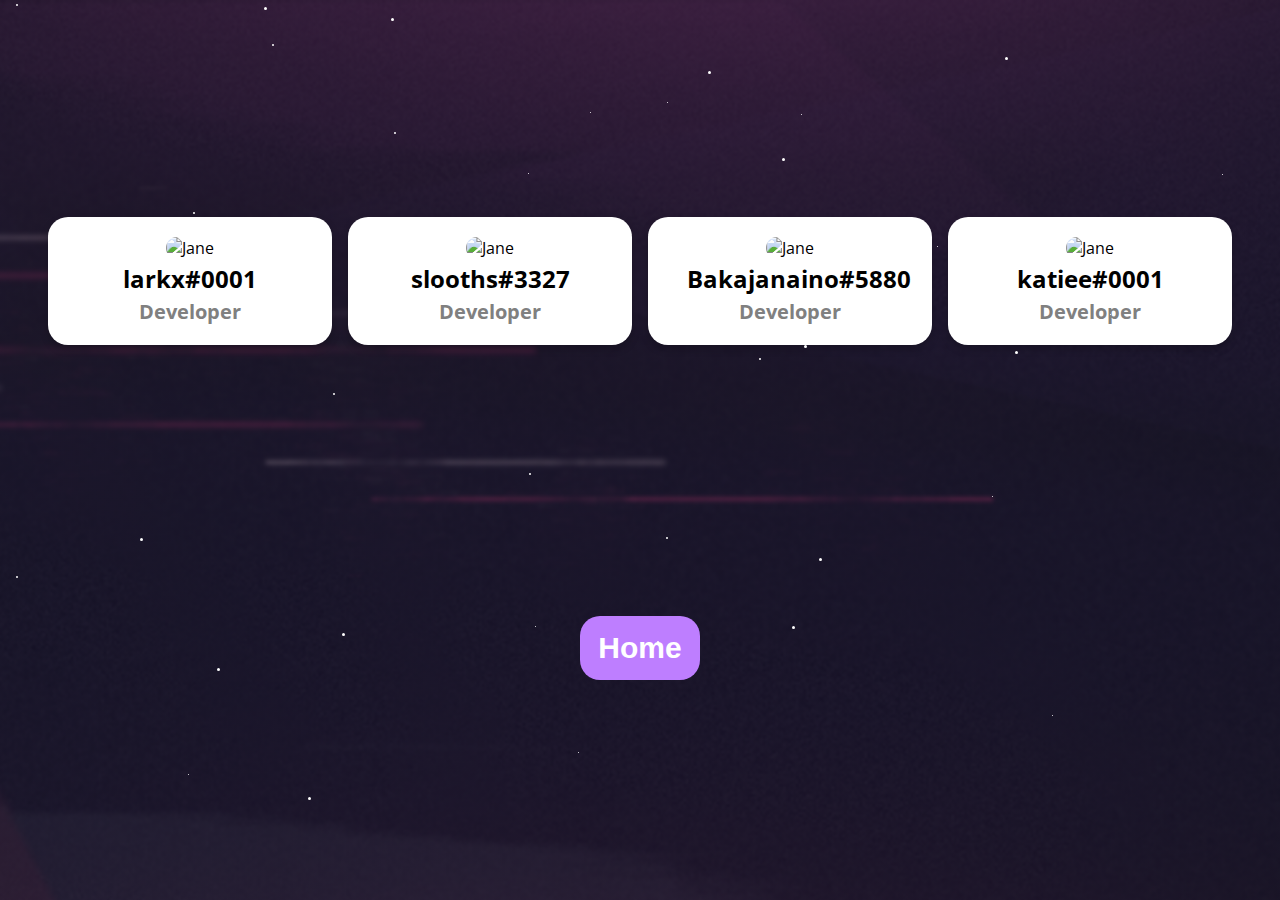
==== staff.html @ ca4e6e86 "New Website" ====
<!-- Proudly coded by Billy (https://bybilly.uk) -->
<!-- Version: 1.9 -->

<!DOCTYPE html>
<html>
<head>
	<!-- Info meta tags, important for social media + SEO -->
	<title>ArkiCraft</title>
	<meta name="description" content="MyServer is a new and awesome Minecraft server. You can join with the IP 'play.myserver.net'.">
	<meta property="og:title" content="MyServer - Official Website Portal">
	<meta property="og:site_name" content="MyServer">
	<meta property="og:description" content="MyServer is a new and awesome Minecraft server. You can join with the IP 'play.myserver.net'.">
	<meta property="og:image" content="https://bybilly.uk/portal/img/minecraft.jpg">
	<meta property="og:url" content="https://bybilly.uk/">
	<meta name="twitter:card" content="summary_large_image">


	<meta name="viewport" content="width=device-width, initial-scale=1.0">
	<meta charset="utf-8">
	<link rel="stylesheet" href="css/stylesheet.css">
	<link href="https://fonts.googleapis.com/css?family=Open+Sans:400,700&display=swap" rel="stylesheet">
	<link rel="stylesheet" href="https://cdnjs.cloudflare.com/ajax/libs/animate.css/4.1.1/animate.min.css">
</head>
<body>
<div class="container">
<div class="row">
  <div class="column card-image">
    <div class="card">
      <img src="https://cdn.discordapp.com/avatars/507585837802848257/a_4e1bd9bb778c657d640ce5450b2b35c0.png?size=4096" alt="Jane" style="width:90%; height:90%; border-radius:20px;">
      <div class="container">
        <h2 style="margin:3px;">larkx#0001</h2>
        <p class="title" style="font-size:20px;">Developer</p>
      </div>
    </div>
  </div>

  <div class="column card-image">
    <div class="card">
      <img src="https://cdn.discordapp.com/avatars/675475653415534593/dede7335359ec1e2dfb7527a9db3958d.png?size=4096" alt="Jane" style="width:90%; height:90%; border-radius:20px;">
      <div class="container">
        <h2 style="margin:3px;">slooths#3327</h2>
        <p class="title" style="font-size:20px;">Developer</p>
      </div>
    </div>
  </div>
  
  <div class="column card-image"">
    <div class="card">
      <img src="https://cdn.discordapp.com/avatars/216870346027040768/defc50563e462febe414efc338fe5934.png" alt="Jane" style="width:90%; height:90%; border-radius:20px;">
      <div class="container">
        <h2 style="margin:3px;">Bakajanaino#5880</h2>
        <p class="title" style="font-size:20px;">Developer</p>
      </div>
    </div>
  </div>
  
   <div class="column card-image">
    <div class="card">
      <img src="https://cdn.discordapp.com/avatars/567365054245371916/a_a3a6334c42569f6cd621036d029a1ca9.png" alt="Jane" style="width:90%; height:90%; border-radius:20px;">
      <div class="container">
        <h2 style="margin:3px;">katiee#0001</h2>
        <p class="title" style="font-size:20px;">Developer</p>
      </div>
    </div>
  </div>
</div>

<p><button class="button" style="font-size:30px; margin-top:80px;"><a href="/index.html" style="color:white;"><strong>Home</strong></button></p>

<style>
html {
  box-sizing: border-box;
}

*, *:before, *:after {
  box-sizing: inherit;
}

.column {
  float: left;
  width: 33.3%;
  margin-bottom: 16px;
  padding: 0 8px;
}

@media screen and (max-width: 650px) {
  .column {
    width: 100%;
    display: block;
  }
}

.card {
  box-shadow: 0 4px 8px 0 rgba(0, 0, 0, 0.2);
  background-color: #fff;
  padding: 20px;
  border-radius: 20px;
  transform: scale(1.0);
  transition: all .3s ease-in-out;
}
.card:hover {
    transform: scale(1.05);
    transition: all .3s ease-in-out;
}
.container {
  padding: 0 16px;
}

.container::after, .row::after {
  content: "";
  clear: both;
  display: table;
}

.title {
  color: grey;
}

.button {
  border: none;
  outline: 0;
  display: inline-block;
  padding: 15px;
  color: white;
  background-color: #BE7EFF;
  text-align: center;
  cursor: pointer;
  width: 10%;
  transition: all .3s ease-in-out;
  border-radius:20px;
}

.card-image {
  background-repeat: no-repeat;
  background-position: 50% 50%;
  background-size: cover;
  width: 300px;
  height: 300px;
}

.button:hover {
  background-color: #555;
  transition: all .3s ease-in-out;
}
</style>

	<script src="https://code.jquery.com/jquery-1.11.2.min.js" type="text/javascript"></script>
	<script src="js/firefly.js" type="text/javascript"></script>
	<script src="js/main.js" type="text/javascript"></script>
</body>
</html>
---- css/stylesheet.css ----
* {
	box-sizing: border-box;
}

body {
	background: linear-gradient(rgba(20, 26, 35,0.55),rgba(20, 26, 35, 0.55)),
				url("../img/minecraft2.png") no-repeat center center fixed;
	background-size: cover;
	font-family: "Open Sans", Helvetica;
	margin: 0;
	position: relative;
}

html, body {
	width: 100vw;
	height: 100vh;
	overflow-x: hidden;
	display: -webkit-box;
	display: -ms-flexbox;
	display: flex;
	-webkit-box-pack: center;
	    -ms-flex-pack: center;
	        justify-content: center;
	-webkit-box-align: center;
	    -ms-flex-align: center;
	        align-items: center;
}

a {
	text-decoration: none;
}

p {
	margin: 0;
	padding: 3px;
}
.container {
	text-align: center;
}

.logo img {
	width: 225px;
	-webkit-animation-name: logo;
	        animation-name: logo;
	-webkit-animation-duration: 5s;
	        animation-duration: 5s;
	-webkit-animation-iteration-count: infinite;
	        animation-iteration-count: infinite;
	-webkit-animation-timing-function: ease-in-out;
	        animation-timing-function: ease-in-out;
}


@-webkit-keyframes logo {
	0% {
		-webkit-transform: scale(1);
		        transform: scale(1);
	}
	50% {
		-webkit-transform: scale(1.07);
		        transform: scale(1.07);
	}
	100% {
		-webkit-transform: scale(1);
		        transform: scale(1);
	}
}

@keyframes logo {
	0% {
		-webkit-transform: scale(1);
		        transform: scale(1);
	}
	50% {
		-webkit-transform: scale(1.07);
		        transform: scale(1.07);
	}
	100% {
		-webkit-transform: scale(1);
		        transform: scale(1);
	}
}

.playercount {
	display: inline-block;
	margin: 20px 15px 0 15px;
	padding: 2px 0;
	background-color: #BE7EFF;
	font-size: 1em;
	color: white;
	text-align: center;
	border-radius: 5px 0 5px 0;
	line-height: 27px;
}

.playercount > p > span {
	font-weight: bold;
	padding: 1px 4px;
	border-radius: 3px;
	background: #9B5FD8;
	margin: 0 2px;
}

.extrapad {
	padding: 0;
}

.ip {
	cursor: pointer;
}

.items {
	display: -webkit-box;
	display: -ms-flexbox;
	display: flex;
	-ms-flex-pack: distribute;
	    justify-content: space-around;
	-ms-flex-preferred-size: 100px;
	    flex-basis: 100px;
	padding: 18px 0 10px 0;

}

.item img {
	-webkit-transition: all 0.2s ease;
	-o-transition: all 0.2s ease;
	transition: all .3s ease-in-out;
	margin-bottom: 7px;
}

.item img:hover {
	-webkit-transform:scale(1.1);
	    -ms-transform:scale(1.1);
	        transform:scale(1.1);
			transition: all .3s ease-in-out;
}

.img {
	width: 80%;
}

.title {
	font-weight: bold;
	font-size: 17px;
	color: white;
}

.subtitle {
	color: #cfcfcf;
	font-size: 12px;
}

.title,
.subtitle {
	margin: 0;
	padding: 0;
}


@media(min-width: 400px) {
	.logo img {
		width: 290px;
	}

	.playercount {
		margin-top: 30px;
		padding: 5px;
	}

	.playercount > p > span {
		padding: 2px 7px;
	}
}

@media(min-width: 1250px) {
	.title {
		font-size: 24px;
	}

	.subtitle {
		font-size: 15px;
	}

	.logo img {
		width: 470px;
	}

	.logo {
		margin-bottom: 28px;
	}
	.img {
		width: 100%;
	}
	.items {
		padding: 30px 0 20px 0;
	}
	.playercount {
		font-size: 1.22em;
		padding: 10px;
	}

	.extrapad {
		padding: 0 42.5px;
	}

	.playercount > p > span {
		padding: 4px 7px;
	}
}

@media(min-width: 1000px) {
	.items {
		-webkit-box-pack: center;
		    -ms-flex-pack: center;
		        justify-content: center;
	}

	.item:not(:first-child) {
		margin-left: 90px;
	}
}
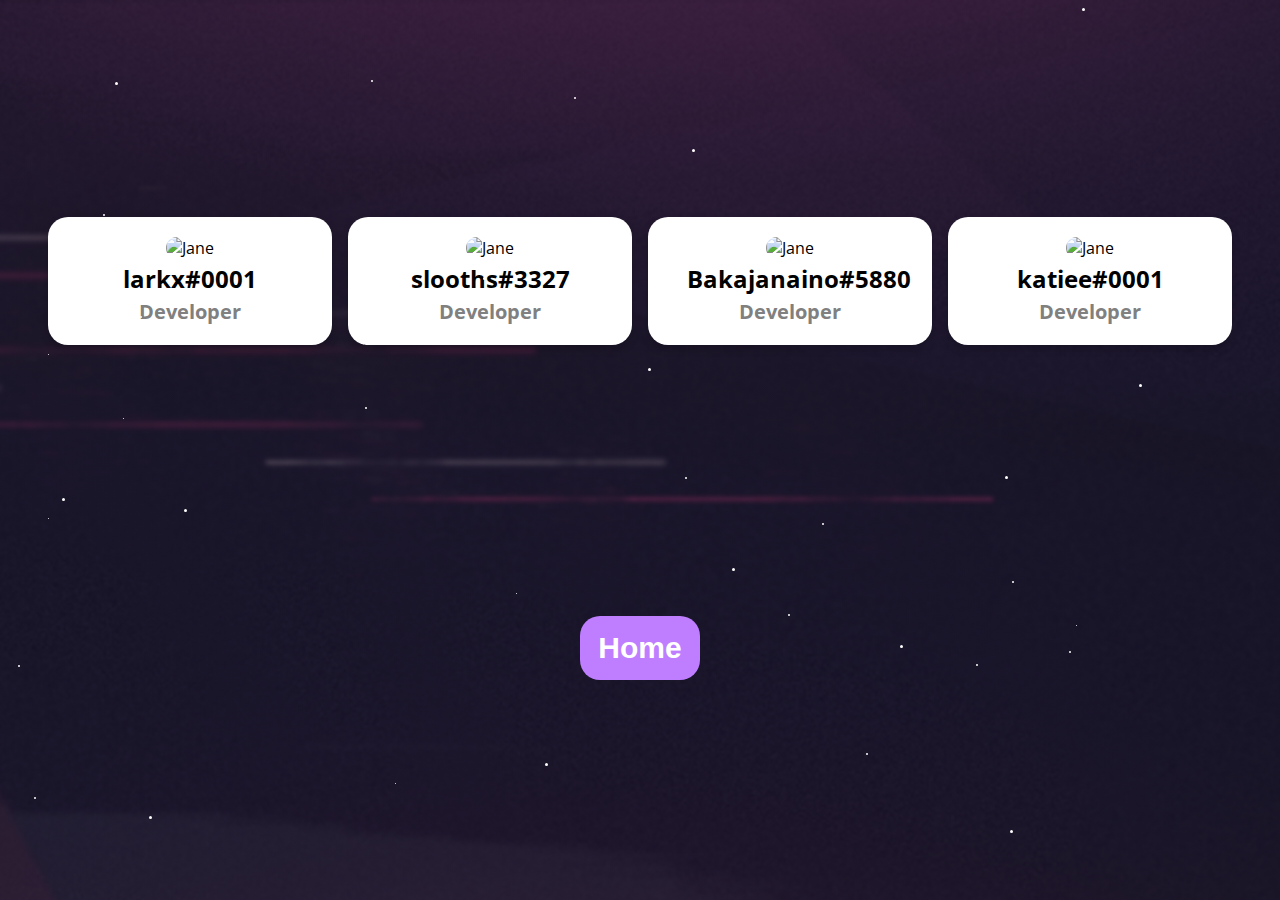
==== commit d1376a11: "Update staff.html" ====
--- a/staff.html
+++ b/staff.html
@@ -4,14 +4,13 @@
 <!DOCTYPE html>
 <html>
 <head>
-	<!-- Info meta tags, important for social media + SEO -->
 	<title>ArkiCraft</title>
-	<meta name="description" content="MyServer is a new and awesome Minecraft server. You can join with the IP 'play.myserver.net'.">
-	<meta property="og:title" content="MyServer - Official Website Portal">
-	<meta property="og:site_name" content="MyServer">
-	<meta property="og:description" content="MyServer is a new and awesome Minecraft server. You can join with the IP 'play.myserver.net'.">
-	<meta property="og:image" content="https://bybilly.uk/portal/img/minecraft.jpg">
-	<meta property="og:url" content="https://bybilly.uk/">
+	<meta name="description" content="Join ArkiCord for super-chill times. Have endless conversations about tech and be in the main community for everything related to ArkiTechnology!">
+	<meta property="og:title" content="ArkiCord - Tech Server">
+	<meta property="og:site_name" content="ArkiCord">
+	<meta property="og:description" content="Join ArkiCord for super-chill times. Have endless conversations about tech and be in the main community for everything related to ArkiTechnology!">
+	<meta property="og:image" content="https://images-ext-2.discordapp.net/external/dMjKjBm4EqgJWuiCtOjSzVxJZkMgbqzNmIfWqzwQD7g/%3Fsize%3D2048/https/cdn.discordapp.com/banners/706860923255783454/aaa2a7862f6f3d1503214a2ca6441bbf.png">
+	<meta property="og:url" content="https://arkicord.larkx.xyz/">
 	<meta name="twitter:card" content="summary_large_image">
 
 
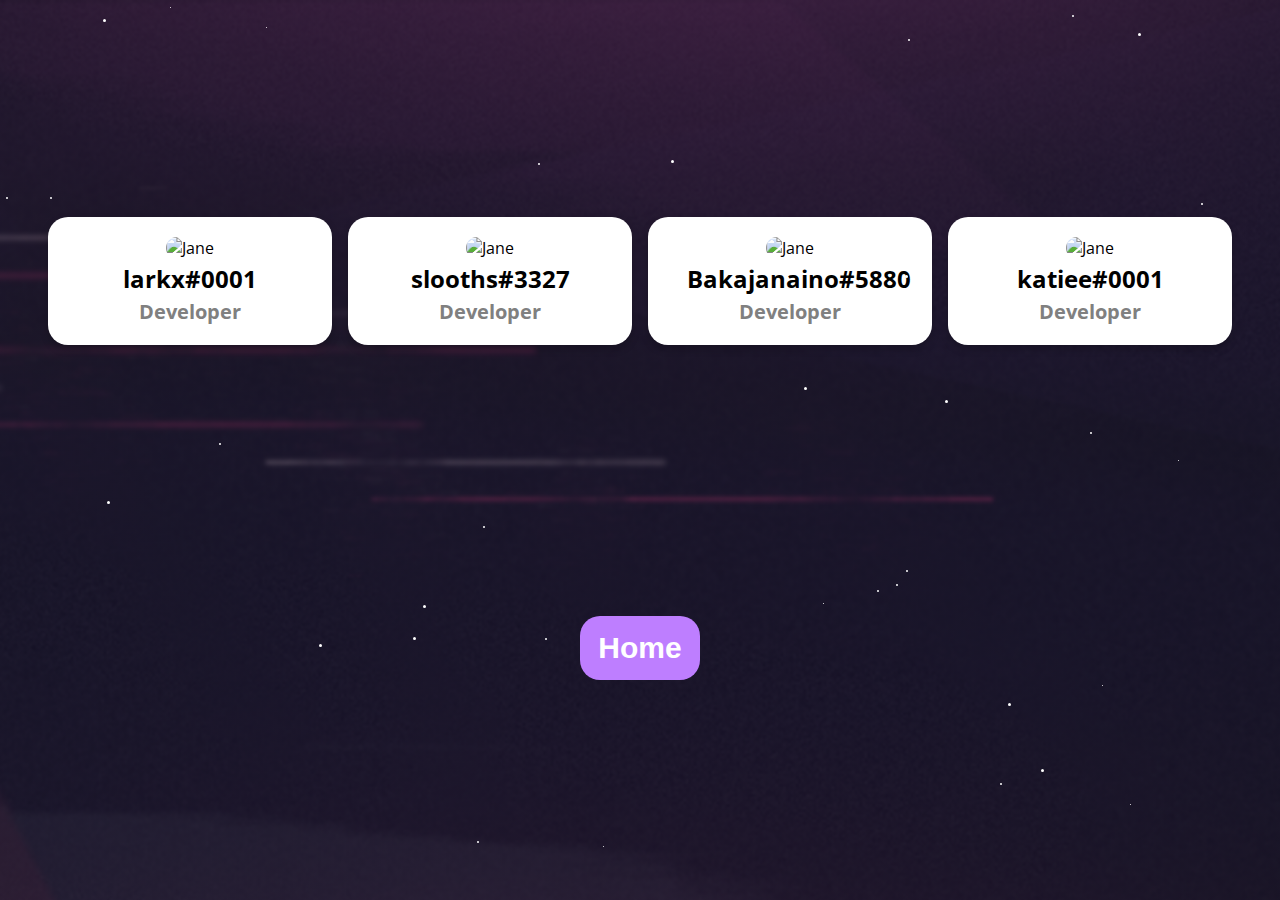
==== commit 07ad26e6: "Update staff.html" ====
--- a/staff.html
+++ b/staff.html
@@ -5,7 +5,7 @@
 <html>
 <head>
 	<title>ArkiCraft</title>
-	<meta name="description" content="Join ArkiCord for super-chill times. Have endless conversations about tech and be in the main community for everything related to ArkiTechnology!">
+	<meta name="description" content="Join ArkiCord for super-chill times. Have endless conversations about tech and be part of the main community for everything related to ArkiTechnology!">
 	<meta property="og:title" content="ArkiCord - Tech Server">
 	<meta property="og:site_name" content="ArkiCord">
 	<meta property="og:description" content="Join ArkiCord for super-chill times. Have endless conversations about tech and be in the main community for everything related to ArkiTechnology!">
